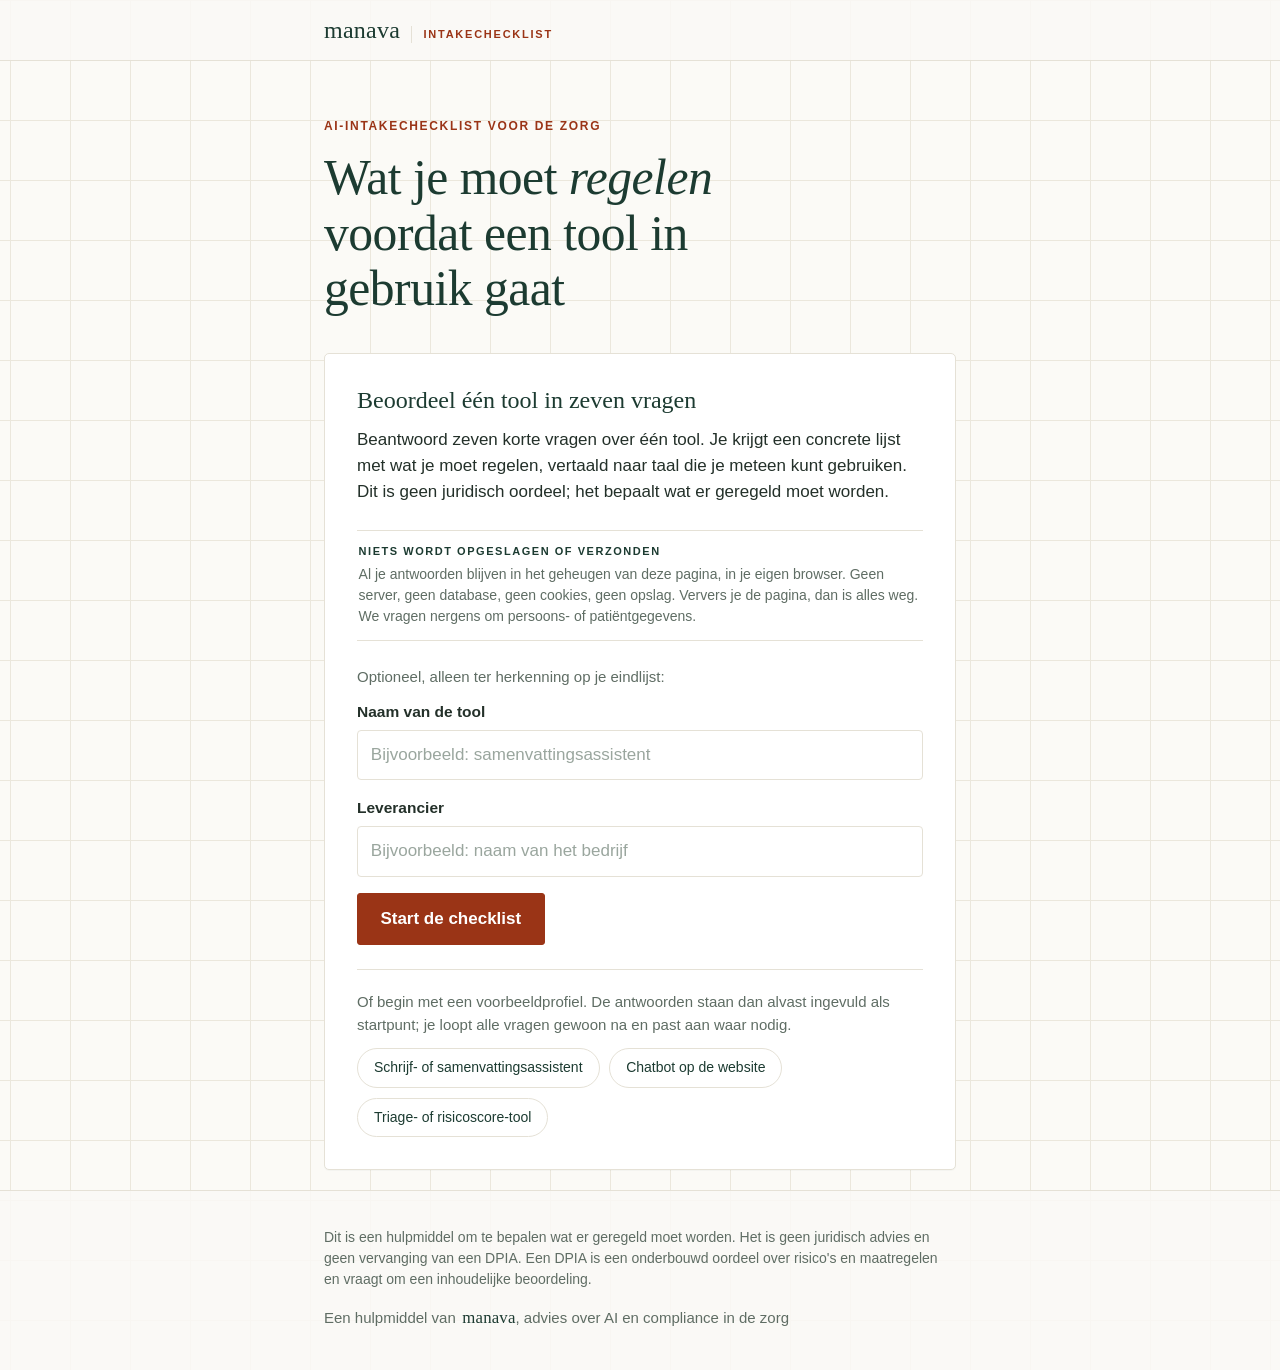
==== index.html @ 30c879c4 "Opvraagbrief, registerregel-CSV, voorbeeldprofielen, advies-CTA en deelbaarheid - Opvraagbrief voor " ====
<!DOCTYPE html>
<html lang="nl">
<head>
  <meta charset="utf-8">
  <meta name="viewport" content="width=device-width, initial-scale=1">
  <meta name="description" content="Publieke intake-checklist voor AI- en softwaretools in de zorg. Bepaal wat je moet regelen voordat een tool in gebruik gaat en in het AI-register komt. Geen opslag, geen verzending.">
  <title>AI-intakechecklist voor de zorg</title>
  <link rel="icon" href="data:image/svg+xml,%3Csvg%20xmlns='http://www.w3.org/2000/svg'%20viewBox='0%200%2064%2064'%3E%3Crect%20width='64'%20height='64'%20rx='12'%20fill='%231c3b31'/%3E%3Ctext%20x='32'%20y='45'%20font-family='Georgia,serif'%20font-size='38'%20fill='%23fbfaf6'%20text-anchor='middle'%3Em%3C/text%3E%3C/svg%3E">
  <meta property="og:title" content="AI-intakechecklist voor de zorg">
  <meta property="og:description" content="Bepaal in zeven vragen wat je moet regelen voordat een AI- of softwaretool in gebruik gaat. Niets wordt opgeslagen of verzonden.">
  <meta property="og:type" content="website">
  <meta property="og:url" content="https://intake.manava.nl/">
  <meta property="og:image" content="https://intake.manava.nl/og.png">
  <meta property="og:locale" content="nl_NL">
  <meta name="twitter:card" content="summary_large_image">
  <link rel="stylesheet" href="styles.css">
</head>
<body>
  <a class="skip-link" href="#main">Direct naar de inhoud</a>

  <header class="masthead">
    <div class="wrap masthead-inner">
      <a class="wordmark" href="https://www.manava.nl" rel="noopener">manava</a>
      <span class="masthead-tag">intakechecklist</span>
    </div>
  </header>

  <div class="hero">
    <div class="wrap">
      <p class="eyebrow">AI-intakechecklist voor de zorg</p>
      <h1>Wat je moet <em>regelen</em> voordat een tool in gebruik gaat</h1>
    </div>
  </div>

  <main id="main" class="wrap" tabindex="-1">

    <!-- ============ STARTSCHERM ============ -->
    <section id="screen-start" class="screen card" aria-labelledby="start-title">
      <h2 id="start-title">Beoordeel één tool in zeven vragen</h2>
      <p class="lede">
        Beantwoord zeven korte vragen over één tool. Je krijgt een concrete lijst
        met wat je moet regelen, vertaald naar taal die je meteen kunt gebruiken.
        Dit is geen juridisch oordeel; het bepaalt wat er geregeld moet worden.
      </p>

      <div class="privacy-note" role="note">
        <strong>Niets wordt opgeslagen of verzonden</strong>
        Al je antwoorden blijven in het geheugen van deze pagina, in je eigen browser.
        Geen server, geen database, geen cookies, geen opslag. Ververs je de pagina,
        dan is alles weg. We vragen nergens om persoons- of patiëntgegevens.
      </div>

      <form id="start-form" novalidate>
        <p class="field-hint">Optioneel, alleen ter herkenning op je eindlijst:</p>
        <div class="field">
          <label for="tool-name">Naam van de tool</label>
          <input type="text" id="tool-name" name="toolName" autocomplete="off"
                 placeholder="Bijvoorbeeld: samenvattingsassistent">
        </div>
        <div class="field">
          <label for="vendor-name">Leverancier</label>
          <input type="text" id="vendor-name" name="vendorName" autocomplete="off"
                 placeholder="Bijvoorbeeld: naam van het bedrijf">
        </div>
        <button type="submit" class="btn btn-primary">Start de checklist</button>
      </form>

      <div class="profiles">
        <p class="field-hint">Of begin met een voorbeeldprofiel. De antwoorden staan
        dan alvast ingevuld als startpunt; je loopt alle vragen gewoon na en past
        aan waar nodig.</p>
        <div id="profile-chips" class="profile-chips"></div>
      </div>
    </section>

    <!-- ============ VRAAGSCHERM ============ -->
    <section id="screen-question" class="screen card" hidden aria-labelledby="q-title">
      <div class="progress" aria-hidden="true">
        <div class="progress-bar"><span id="progress-fill"></span></div>
        <p class="progress-text" id="progress-text"></p>
      </div>

      <form id="question-form">
        <fieldset>
          <legend id="q-title" class="question-title"></legend>
          <p id="q-help" class="question-help" hidden></p>
          <div id="q-options" class="options" role="radiogroup" aria-labelledby="q-title"></div>
          <div id="q-textwrap" class="field" hidden>
            <label id="q-text-label" for="q-textinput"></label>
            <input type="text" id="q-textinput" autocomplete="off">
          </div>
        </fieldset>

        <div id="q-explanation" class="explanation" role="note" hidden></div>

        <div class="nav">
          <button type="button" id="btn-back" class="btn btn-ghost">Vorige</button>
          <button type="submit" id="btn-next" class="btn btn-primary">Volgende</button>
        </div>
      </form>
    </section>

    <!-- ============ RESULTAATSCHERM ============ -->
    <section id="screen-result" class="screen" hidden aria-labelledby="result-title">
      <div class="card result-head">
        <h2 id="result-title">Jouw checklist</h2>
        <p id="result-subject" class="result-subject"></p>
        <p id="result-date" class="result-date"></p>
        <p id="result-conclusion" class="conclusion"></p>
      </div>

      <div id="result-flags" class="card flags" hidden>
        <p class="flag-tag">Let op</p>
        <h3>Rode vlaggen: eerst uitzoeken</h3>
        <ul id="flags-list" class="artefact-list"></ul>
      </div>

      <div id="result-groups"></div>

      <div id="result-dpia" class="card dpia no-print" hidden>
        <h3>Aanzet voor de DPIA</h3>
        <p class="dpia-text">
          Uit je antwoorden volgt een DPIA-toets. Download hier een voorzet die de
          indeling van het Model DPIA Rijksdienst volgt, met je antwoorden alvast
          ingevuld waar dat kan. De beoordeling van risico's en maatregelen blijft
          werk voor de praktijk en de FG, of een privacyadviseur als je organisatie
          geen FG heeft; die onderdelen staan bewust open.
          Ook dit document wordt in je eigen browser gemaakt en nergens heen gestuurd.
        </p>
        <button type="button" id="btn-dpia" class="btn btn-ghost">Download DPIA-aanzet (Word)</button>
      </div>

      <div id="result-letter" class="card dpia no-print" hidden>
        <h3>Opvraagbrief voor de leverancier</h3>
        <p class="dpia-text">
          Een deel van de punten moet je opvragen bij de leverancier. Deze brief
          zet precies de punten uit jouw intake op een rij, klaar om te versturen.
        </p>
        <div class="letter-buttons">
          <button type="button" id="btn-letter-copy" class="btn btn-ghost">Kopieer brieftekst</button>
          <button type="button" id="btn-letter-mail" class="btn btn-ghost">Open in e-mailprogramma</button>
        </div>
        <span id="letter-status" class="copy-status" role="status" aria-live="polite"></span>
      </div>

      <div class="card actions no-print">
        <div class="actions-buttons">
          <button type="button" id="btn-copy" class="btn btn-primary">Kopieer naar klembord</button>
          <button type="button" id="btn-print" class="btn btn-ghost">Print of sla op als PDF</button>
          <button type="button" id="btn-csv" class="btn btn-ghost">Registerregel (CSV)</button>
        </div>
        <span id="copy-status" class="copy-status" role="status" aria-live="polite"></span>
        <div class="actions-reset">
          <button type="button" id="btn-restart" class="btn-link">Nieuwe tool beoordelen</button>
        </div>
      </div>

      <p class="advice-cta no-print">
        Hulp nodig bij de DPIA, de opvolging of het inrichten van het AI-register?
        Kijk op <a href="https://www.manava.nl" rel="noopener">manava.nl</a>.
      </p>
    </section>

  </main>

  <footer class="site-footer">
    <div class="wrap">
      <p class="disclaimer" id="disclaimer-footer"></p>
      <p class="attribution">Een hulpmiddel van <a class="wordmark wordmark-sm" href="https://www.manava.nl" rel="noopener">manava</a>, advies over AI en compliance in de zorg</p>
    </div>
  </footer>

  <script src="app.js"></script>
</body>
</html>
---- styles.css ----
/* =========================================================================
   AI-INTAKECHECKLIST - styles
   Vormgeving in de Manava-huisstijl: diep bosgroen, een steenrode (rust)
   actiekleur, serif-koppen met cursieve accenten, en een fijn rasterpatroon
   op warm wit. Mobile first (ontworpen op 375px), schaalt omhoog.

   Wil je de kleuren wijzigen? Pas de variabelen onder :root aan.
   ========================================================================= */

:root {
  /* Merkkleuren */
  --green:      #1c3b31;   /* diep bosgroen: koppen, structuur */
  --green-dark: #12281f;   /* donkerder: hover, focus */
  --green-soft: #eef2ee;   /* lichte tint: geselecteerde staat, ok-vlak */

  --rust:       #9a3416;   /* steenrood: knoppen, accenten, aandacht */
  --rust-dark:  #7c2911;   /* donkerder: hover */
  --rust-soft:  #f6ebe5;   /* lichte tint: rode vlaggen, waarschuwing */

  --ink:        #233029;   /* bodytekst */
  --muted:      #5f6d64;   /* bijschriften */
  --paper:      #fbfaf6;   /* warme achtergrond */
  --card:       #ffffff;
  --line:       #e5e1d6;   /* randen */
  --grid:       #ebe7dc;   /* rasterlijnen (subtiel) */

  --radius: 5px;
  --maxw: 42rem;

  --serif: Georgia, "Iowan Old Style", "Palatino Linotype", "Book Antiqua",
           "Times New Roman", serif;
  --sans: -apple-system, BlinkMacSystemFont, "Segoe UI", Roboto, "Helvetica Neue",
          Arial, "Noto Sans", sans-serif;
}

* { box-sizing: border-box; }
html { -webkit-text-size-adjust: 100%; }

body {
  margin: 0;
  font-family: var(--sans);
  font-size: 1.0625rem;
  line-height: 1.55;
  color: var(--ink);
  background-color: var(--paper);
  background-image:
    linear-gradient(var(--grid) 1px, transparent 1px),
    linear-gradient(90deg, var(--grid) 1px, transparent 1px);
  background-size: 60px 60px;
  background-position: center top;
}

.wrap {
  width: 100%;
  max-width: var(--maxw);
  margin: 0 auto;
  padding: 0 1.25rem;
}

/* ---- Skip-link ---- */
.skip-link {
  position: absolute;
  left: -9999px;
  top: 0;
  background: var(--green);
  color: #fff;
  padding: 0.6rem 1rem;
  z-index: 10;
}
.skip-link:focus { left: 0; }

/* ---- Masthead (merk) ---- */
.masthead {
  border-bottom: 1px solid var(--line);
  background: rgba(251, 250, 246, 0.85);
}
.masthead-inner {
  display: flex;
  align-items: baseline;
  gap: 0.7rem;
  padding-top: 1.1rem;
  padding-bottom: 1.1rem;
}
.wordmark {
  font-family: var(--serif);
  font-size: 1.5rem;
  font-weight: 400;
  letter-spacing: 0.01em;
  color: var(--green);
  line-height: 1;
  text-decoration: none;
}
a.wordmark:hover { text-decoration: underline; text-underline-offset: 4px; }
a.wordmark:focus-visible { outline: 3px solid var(--green-dark); outline-offset: 3px; }
.masthead-tag {
  font-size: 0.6875rem;
  letter-spacing: 0.16em;
  text-transform: uppercase;
  color: var(--rust);
  font-weight: 600;
  padding-left: 0.7rem;
  border-left: 1px solid var(--line);
}

/* ---- Hero ---- */
.hero {
  padding: 2.5rem 0 1.75rem;
}
.eyebrow {
  margin: 0 0 0.9rem;
  font-size: 0.75rem;
  letter-spacing: 0.14em;
  text-transform: uppercase;
  color: var(--rust);
  font-weight: 600;
}
.hero h1 {
  margin: 0;
  font-family: var(--serif);
  font-weight: 400;
  font-size: clamp(2rem, 7vw, 3.1rem);
  line-height: 1.12;
  letter-spacing: -0.01em;
  color: var(--green);
  max-width: 18ch;
}
.hero h1 em {
  font-style: italic;
}

main { padding: 0.5rem 0 3rem; outline: none; }
main.wrap { padding-left: 1.25rem; padding-right: 1.25rem; }

/* ---- Kaarten ---- */
.card {
  background: var(--card);
  border: 1px solid var(--line);
  border-radius: var(--radius);
  box-shadow: 0 1px 1px rgba(28, 59, 49, 0.03);
  padding: 1.5rem;
  margin-bottom: 1.25rem;
}

h2 {
  font-family: var(--serif);
  font-weight: 400;
  font-size: 1.5rem;
  line-height: 1.2;
  color: var(--green);
  margin: 0 0 0.75rem;
}
h3 {
  font-family: var(--serif);
  font-weight: 400;
  font-size: 1.25rem;
  color: var(--green);
  margin: 0 0 0.85rem;
}

.lede { margin: 0 0 1.5rem; color: var(--ink); }
.field-hint { margin: 0 0 0.75rem; color: var(--muted); font-size: 0.9375rem; }

/* ---- Privacybelofte: compact, zonder gekleurd vlak ---- */
.privacy-note {
  border-top: 1px solid var(--line);
  border-bottom: 1px solid var(--line);
  padding: 0.8rem 0.1rem;
  margin: 0 0 1.5rem;
  font-size: 0.875rem;
  line-height: 1.5;
  color: var(--muted);
}
.privacy-note strong {
  color: var(--green);
  font-size: 0.6875rem;
  letter-spacing: 0.14em;
  text-transform: uppercase;
  display: block;
  margin-bottom: 0.25rem;
}

/* ---- Formuliervelden ---- */
.field { margin-bottom: 1rem; }
.field label {
  display: block;
  font-weight: 600;
  margin-bottom: 0.35rem;
  font-size: 0.9688rem;
}
input[type="text"] {
  width: 100%;
  font: inherit;
  padding: 0.7rem 0.8rem;
  border: 1px solid var(--line);
  border-radius: 4px;
  background: #fff;
  color: var(--ink);
}
input[type="text"]::placeholder { color: #9aa69e; }
input[type="text"]:focus-visible {
  outline: 3px solid var(--green-dark);
  outline-offset: 1px;
  border-color: var(--green);
}

/* ---- Knoppen ---- */
.btn {
  font: inherit;
  font-weight: 600;
  cursor: pointer;
  border-radius: 3px;
  padding: 0.75rem 1.4rem;
  border: 1px solid transparent;
  min-height: 46px;
  transition: background-color 0.15s ease, border-color 0.15s ease, color 0.15s ease;
}
.btn-primary { background: var(--rust); color: #fff; border-color: var(--rust); }
.btn-primary:hover { background: var(--rust-dark); border-color: var(--rust-dark); }
.btn-ghost { background: transparent; color: var(--green); border-color: #cdd6cd; }
.btn-ghost:hover { background: var(--green-soft); border-color: var(--green); }
.btn:focus-visible {
  outline: 3px solid var(--green-dark);
  outline-offset: 2px;
}

/* ---- Voorbeeldprofielen ---- */
.profiles { margin-top: 1.5rem; border-top: 1px solid var(--line); padding-top: 1.25rem; }
.profile-chips { display: flex; flex-wrap: wrap; gap: 0.6rem; }
.chip {
  font: inherit;
  font-size: 0.875rem;
  font-weight: 500;
  color: var(--green);
  background: #fff;
  border: 1px solid var(--line);
  border-radius: 999px;
  padding: 0.5rem 1rem;
  cursor: pointer;
  transition: border-color 0.15s ease, background 0.15s ease;
}
.chip:hover { border-color: var(--green); background: var(--green-soft); }
.chip:focus-visible { outline: 3px solid var(--green-dark); outline-offset: 2px; }

/* ---- Voortgang ---- */
.progress { margin-bottom: 1.5rem; }
.progress-bar {
  height: 4px;
  background: var(--line);
  border-radius: 0;
  overflow: hidden;
}
.progress-bar span {
  display: block;
  height: 100%;
  background: var(--green);
  transition: width 0.25s ease;
}
.progress-text {
  margin: 0.55rem 0 0;
  font-size: 0.75rem;
  letter-spacing: 0.1em;
  text-transform: uppercase;
  color: var(--muted);
  font-weight: 600;
}

/* ---- Vraag ---- */
fieldset { border: 0; margin: 0; padding: 0; min-width: 0; }
.question-title {
  font-family: var(--serif);
  font-weight: 400;
  font-size: 1.45rem;
  line-height: 1.22;
  color: var(--green);
  padding: 0;
  margin-bottom: 0.6rem;
}
.question-help {
  margin: 0 0 1rem;
  color: var(--muted);
  font-size: 0.9375rem;
}

.options { display: flex; flex-direction: column; gap: 0.6rem; margin-top: 0.5rem; }
.option {
  display: flex;
  align-items: center;
  gap: 0.75rem;
  padding: 0.9rem 1rem;
  border: 1px solid var(--line);
  border-radius: 4px;
  background: #fff;
  cursor: pointer;
  transition: border-color 0.15s ease, background 0.15s ease;
}
.option:hover { border-color: var(--green); }
.option input[type="radio"] {
  width: 1.2rem;
  height: 1.2rem;
  accent-color: var(--green);
  margin: 0;
  flex: 0 0 auto;
}
.option:has(input:checked) {
  border-color: var(--green);
  background: var(--green-soft);
  box-shadow: inset 0 0 0 1px var(--green);
}
.option:has(input:focus-visible) {
  outline: 3px solid var(--green-dark);
  outline-offset: 2px;
}
.option-label { font-weight: 500; }

/* ---- Uitleg / toelichting ---- */
.explanation {
  margin-top: 1rem;
  padding: 0.85rem 1rem;
  background: var(--green-soft);
  border: 1px solid #d9e2da;
  border-radius: 4px;
  font-size: 0.9375rem;
  line-height: 1.5;
}

/* ---- Navigatie ---- */
.nav {
  display: flex;
  gap: 0.75rem;
  margin-top: 1.75rem;
  flex-direction: column-reverse;
}
.nav .btn { width: 100%; }

/* ---- Resultaat ---- */
.result-subject {
  margin: 0 0 0.85rem;
  color: var(--muted);
  font-size: 0.9375rem;
}
.conclusion {
  margin: 0;
  font-weight: 600;
  padding: 0.9rem 1.1rem;
  border-radius: 4px;
  line-height: 1.4;
}
.conclusion-warn { background: var(--rust-soft); color: var(--rust-dark); border: 1px solid #e6c3b6; }
.conclusion-ok   { background: var(--green-soft); color: var(--green-dark); border: 1px solid #cadbcd; }

/* ---- Rode vlaggen ---- */
.flags { border: 1px solid #e2b8a9; border-left: 4px solid var(--rust); background: var(--rust-soft); }
.flag-tag {
  display: inline-block;
  margin: 0 0 0.6rem;
  font-size: 0.6875rem;
  letter-spacing: 0.14em;
  text-transform: uppercase;
  font-weight: 700;
  color: #fff;
  background: var(--rust);
  padding: 0.2rem 0.55rem;
  border-radius: 3px;
}
.flags h3 { color: var(--rust-dark); }

.artefact-list { list-style: none; margin: 0; padding: 0; }
.artefact { padding: 0.9rem 0; border-top: 1px solid var(--line); }
.artefact:first-child { border-top: 0; padding-top: 0; }
.flags .artefact { border-top-color: #eccabe; }

.artefact-title { margin: 0 0 0.2rem; font-weight: 600; color: var(--green); }
.artefact-note { margin: 0 0 0.35rem; color: var(--ink); font-size: 0.9375rem; }
.artefact-ask {
  margin: 0;
  font-size: 0.75rem;
  letter-spacing: 0.06em;
  text-transform: uppercase;
  color: var(--muted);
  font-weight: 600;
}
.flags .artefact-ask { color: var(--rust-dark); }

/* ---- DPIA-aanzet en opvraagbrief ---- */
.dpia { background: var(--green-soft); border-color: #d9e2da; }
.dpia-text { margin: 0 0 1rem; font-size: 0.9375rem; }
.dpia .btn-ghost { background: #fff; }
.letter-buttons { display: flex; flex-direction: column; gap: 0.6rem; }
.letter-buttons + .copy-status { display: block; margin-top: 0.6rem; }
.letter-buttons + .copy-status:empty { display: none; }

/* ---- Printdatum en advies ---- */
.result-date { display: none; }
.advice-cta {
  margin: 0 0 1.5rem;
  font-size: 0.9375rem;
  color: var(--muted);
  text-align: center;
}
.advice-cta a { color: var(--green); font-weight: 600; text-underline-offset: 3px; }
.advice-cta a:focus-visible { outline: 3px solid var(--green-dark); outline-offset: 2px; }

.actions { display: flex; flex-direction: column; gap: 0.9rem; }
.actions-buttons { display: flex; flex-direction: column; gap: 0.75rem; }
.actions-buttons .btn { width: 100%; }
.copy-status { color: var(--green-dark); font-size: 0.9375rem; font-weight: 600; }
.copy-status:empty { display: none; }
.actions-reset { border-top: 1px solid var(--line); padding-top: 0.9rem; }
.btn-link {
  background: none;
  border: 0;
  padding: 0;
  font: inherit;
  font-weight: 600;
  color: var(--rust);
  cursor: pointer;
  text-decoration: underline;
  text-underline-offset: 3px;
}
.btn-link:hover { color: var(--rust-dark); }
.btn-link:focus-visible { outline: 3px solid var(--green-dark); outline-offset: 2px; }

/* ---- Disclaimer & footer ---- */
.disclaimer {
  font-size: 0.875rem;
  color: var(--muted);
  line-height: 1.5;
  margin: 0.5rem 0 0;
}
.site-footer {
  border-top: 1px solid var(--line);
  background: rgba(251, 250, 246, 0.85);
  padding: 1.75rem 0 2.5rem;
}
.attribution {
  margin: 1rem 0 0;
  font-size: 0.9375rem;
  color: var(--muted);
}
.wordmark-sm { font-size: 1.05rem; color: var(--green); padding-left: 0.15rem; }

/* ---- Vanaf tablet ---- */
@media (min-width: 42rem) {
  .card { padding: 2rem; }
  .hero { padding: 3.5rem 0 2.25rem; }
  .nav { flex-direction: row; justify-content: space-between; }
  .nav .btn { width: auto; }
  .nav #btn-next { min-width: 11rem; }
  .actions-buttons { flex-direction: row; flex-wrap: wrap; }
  .actions-buttons .btn { width: auto; }
  .letter-buttons { flex-direction: row; }
}

/* ---- Toegankelijkheid: respecteer voorkeur voor minder beweging ---- */
@media (prefers-reduced-motion: reduce) {
  * { transition: none !important; }
}

/* =========================================================================
   PRINT - schone weergave, past op maximaal twee A4'tjes, incl. disclaimer
   ========================================================================= */
@media print {
  body {
    background: #fff;
    background-image: none;
    font-size: 10.5pt;
    line-height: 1.35;
    color: #000;
  }

  .no-print,
  .masthead,
  .hero,
  .skip-link,
  #screen-start,
  #screen-question { display: none !important; }

  .wrap { max-width: none; padding: 0; }
  main { padding: 0; }

  .card {
    border: 1px solid #bbb;
    border-radius: 4px;
    box-shadow: none;
    padding: 0.55rem 0.75rem;
    margin-bottom: 0.5rem;
    break-inside: avoid;
  }

  h2 { font-size: 14pt; }
  h3 { font-size: 11.5pt; margin-bottom: 0.35rem; }

  .result-date { display: block; font-size: 9pt; color: #000; margin: 0 0 0.3rem; }

  .conclusion { border: 1px solid #999; padding: 0.4rem 0.6rem; }
  .conclusion-warn, .conclusion-ok { background: #f3f3f0 !important; color: #000; }

  .flags { background: #fff; border: 1.5px solid #000; }
  .flags h3 { color: #000; }
  .flag-tag { background: #000 !important; color: #fff; }

  .artefact { padding: 0.35rem 0; break-inside: avoid; }
  .artefact-title { font-size: 10.5pt; color: #000; }
  .artefact-note { font-size: 9.5pt; color: #000; }
  .artefact-ask { font-size: 8.5pt; color: #000; }

  .site-footer { border-top: 1px solid #999; padding: 0.5rem 0 0; background: none; }
  .attribution { color: #000; }
  .wordmark-sm { color: #000; }
  .disclaimer { color: #000; font-size: 8.5pt; }

  a { color: #000; text-decoration: none; }
  @page { margin: 1.4cm; }
}
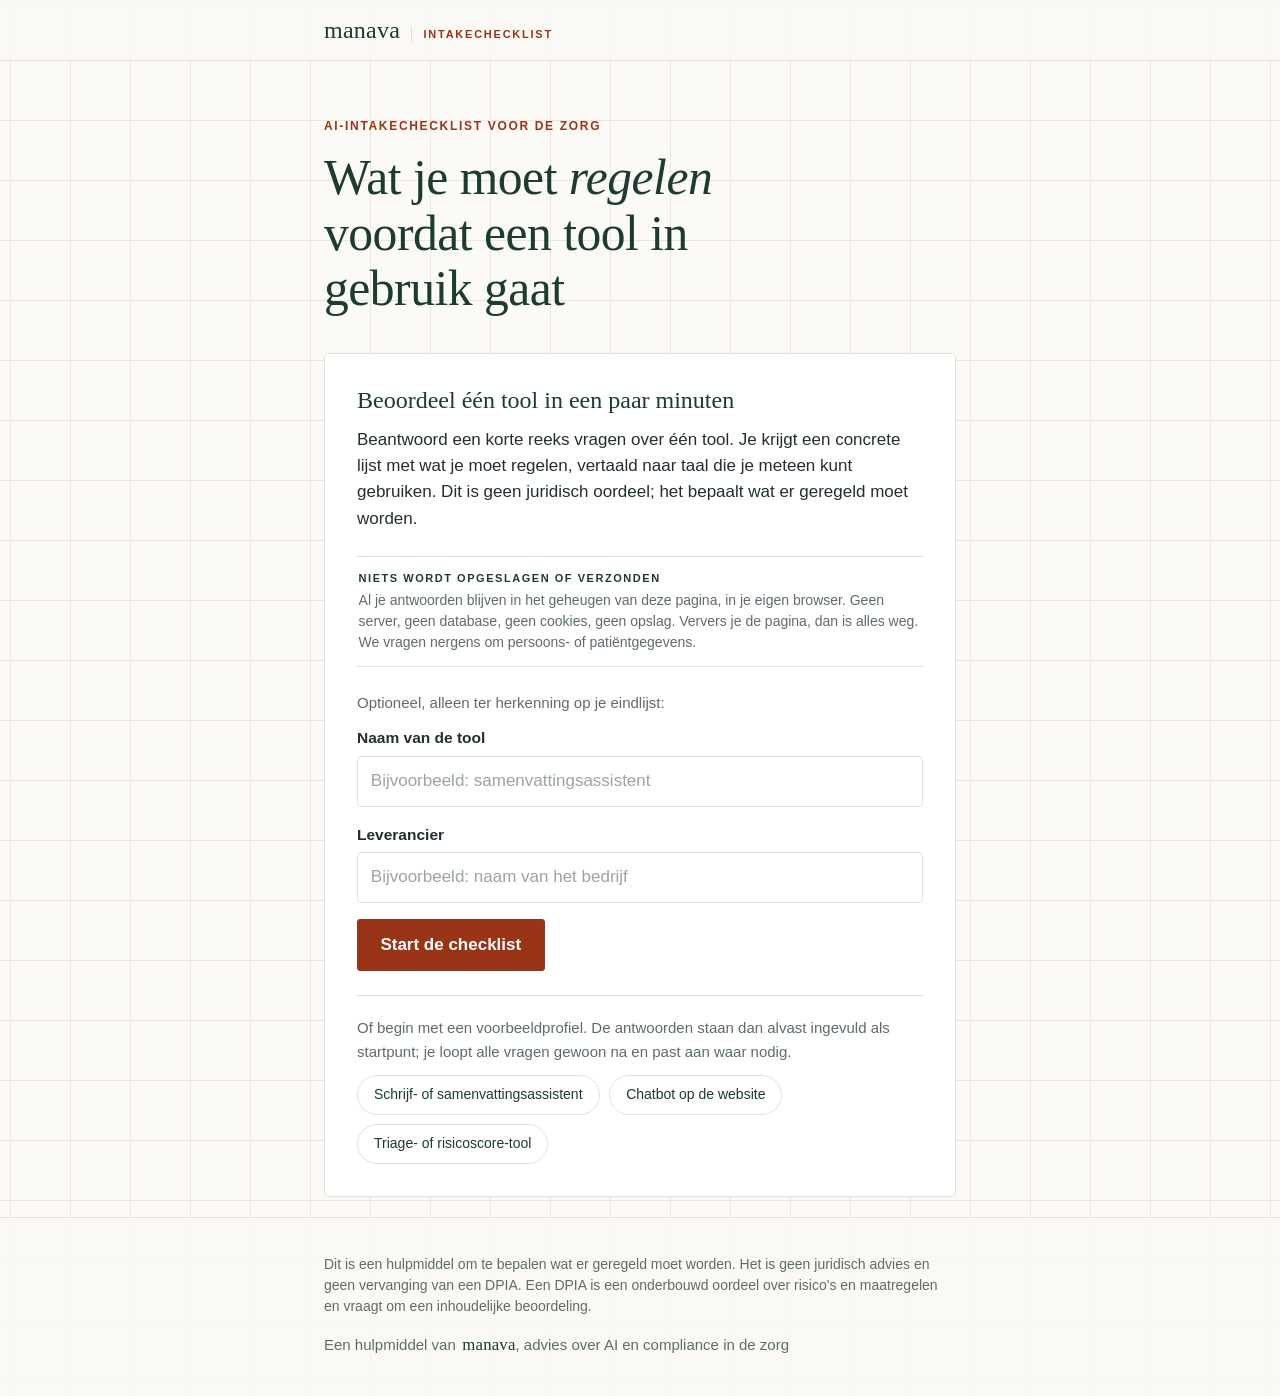
==== commit fad5db5a: "CE-vervolgvraag: bekende CE-markering is geen rode vlag - Bij een medisch doel volgt nu een vervolgv" ====
--- a/index.html
+++ b/index.html
@@ -7,7 +7,7 @@
   <title>AI-intakechecklist voor de zorg</title>
   <link rel="icon" href="data:image/svg+xml,%3Csvg%20xmlns='http://www.w3.org/2000/svg'%20viewBox='0%200%2064%2064'%3E%3Crect%20width='64'%20height='64'%20rx='12'%20fill='%231c3b31'/%3E%3Ctext%20x='32'%20y='45'%20font-family='Georgia,serif'%20font-size='38'%20fill='%23fbfaf6'%20text-anchor='middle'%3Em%3C/text%3E%3C/svg%3E">
   <meta property="og:title" content="AI-intakechecklist voor de zorg">
-  <meta property="og:description" content="Bepaal in zeven vragen wat je moet regelen voordat een AI- of softwaretool in gebruik gaat. Niets wordt opgeslagen of verzonden.">
+  <meta property="og:description" content="Bepaal in een paar minuten wat je moet regelen voordat een AI- of softwaretool in gebruik gaat. Niets wordt opgeslagen of verzonden.">
   <meta property="og:type" content="website">
   <meta property="og:url" content="https://intake.manava.nl/">
   <meta property="og:image" content="https://intake.manava.nl/og.png">
@@ -34,13 +34,18 @@
 
   <main id="main" class="wrap" tabindex="-1">
 
+    <div class="topnav no-print">
+      <button type="button" id="btn-restart-top" class="btn-back-link" hidden>&larr; Opnieuw beginnen</button>
+    </div>
+
     <!-- ============ STARTSCHERM ============ -->
     <section id="screen-start" class="screen card" aria-labelledby="start-title">
-      <h2 id="start-title">Beoordeel één tool in zeven vragen</h2>
+      <h2 id="start-title">Beoordeel één tool in een paar minuten</h2>
       <p class="lede">
-        Beantwoord zeven korte vragen over één tool. Je krijgt een concrete lijst
-        met wat je moet regelen, vertaald naar taal die je meteen kunt gebruiken.
-        Dit is geen juridisch oordeel; het bepaalt wat er geregeld moet worden.
+        Beantwoord een korte reeks vragen over één tool. Je krijgt een concrete
+        lijst met wat je moet regelen, vertaald naar taal die je meteen kunt
+        gebruiken. Dit is geen juridisch oordeel; het bepaalt wat er geregeld
+        moet worden.
       </p>
 
       <div class="privacy-note" role="note">
--- a/styles.css
+++ b/styles.css
@@ -130,6 +130,22 @@
 
 main { padding: 0.5rem 0 3rem; outline: none; }
 main.wrap { padding-left: 1.25rem; padding-right: 1.25rem; }
+
+/* ---- Terugweg linksboven ---- */
+.topnav { min-height: 0; }
+.btn-back-link {
+  background: none;
+  border: 0;
+  padding: 0.25rem 0;
+  margin: 0 0 0.9rem;
+  font: inherit;
+  font-size: 0.875rem;
+  font-weight: 600;
+  color: var(--muted);
+  cursor: pointer;
+}
+.btn-back-link:hover { color: var(--green-dark); text-decoration: underline; text-underline-offset: 3px; }
+.btn-back-link:focus-visible { outline: 3px solid var(--green-dark); outline-offset: 2px; }
 
 /* ---- Kaarten ---- */
 .card {
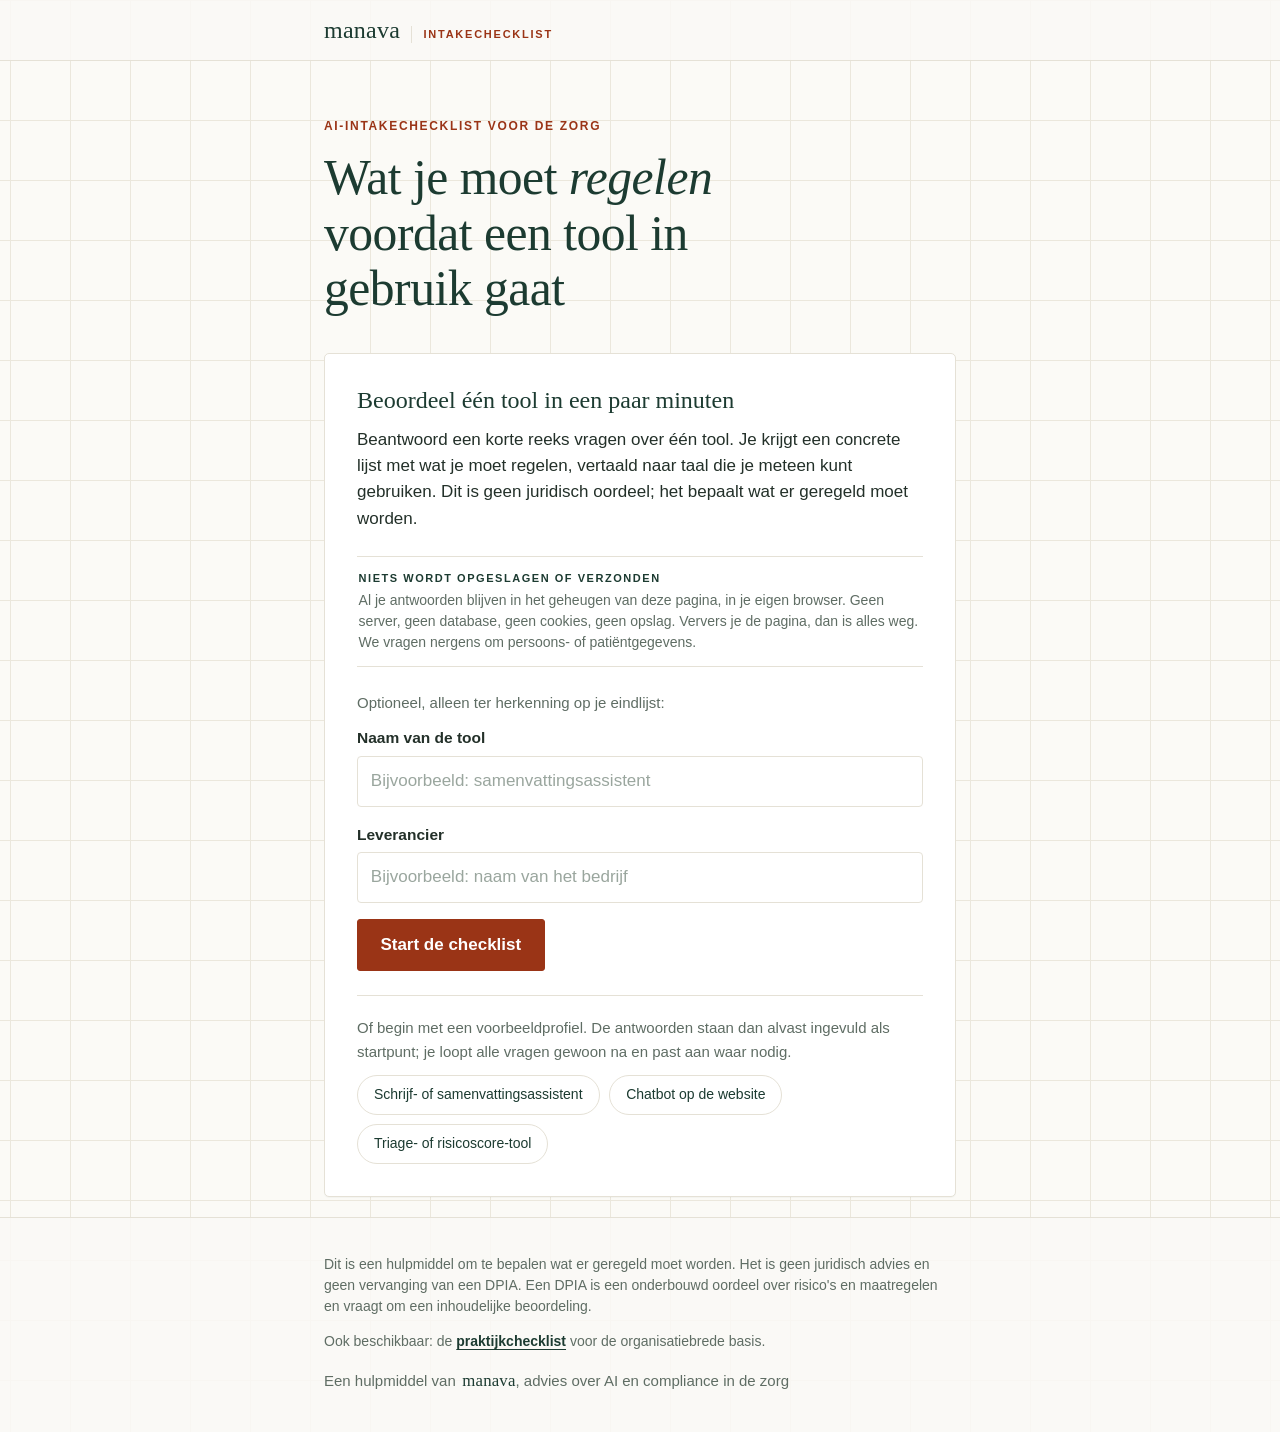
==== commit f276a0ab: "NEN 7510-punt, eindverantwoordelijkheid altijd, en praktijkchecklist-pagina Per tool (intakechecklis" ====
--- a/index.html
+++ b/index.html
@@ -161,7 +161,9 @@
       </div>
 
       <p class="advice-cta no-print">
-        Hulp nodig bij de DPIA, de opvolging of het inrichten van het AI-register?
+        Is de basis van de praktijk op orde?
+        Doe ook de <a href="praktijk.html">praktijkchecklist</a>.
+        Hulp nodig bij de DPIA of het AI-register?
         Kijk op <a href="https://www.manava.nl" rel="noopener">manava.nl</a>.
       </p>
     </section>
@@ -171,6 +173,7 @@
   <footer class="site-footer">
     <div class="wrap">
       <p class="disclaimer" id="disclaimer-footer"></p>
+      <p class="footer-links no-print">Ook beschikbaar: de <a href="praktijk.html">praktijkchecklist</a> voor de organisatiebrede basis.</p>
       <p class="attribution">Een hulpmiddel van <a class="wordmark wordmark-sm" href="https://www.manava.nl" rel="noopener">manava</a>, advies over AI en compliance in de zorg</p>
     </div>
   </footer>
--- a/styles.css
+++ b/styles.css
@@ -146,6 +146,30 @@
 }
 .btn-back-link:hover { color: var(--green-dark); text-decoration: underline; text-underline-offset: 3px; }
 .btn-back-link:focus-visible { outline: 3px solid var(--green-dark); outline-offset: 2px; }
+a.btn-back-link { display: inline-block; text-decoration: none; }
+
+/* ---- Afvinkbare punten (praktijkchecklist) ---- */
+.check-label {
+  display: flex;
+  align-items: flex-start;
+  gap: 0.8rem;
+  cursor: pointer;
+}
+.check-label input[type="checkbox"] {
+  width: 1.25rem;
+  height: 1.25rem;
+  accent-color: var(--green);
+  margin: 0.15rem 0 0;
+  flex: 0 0 auto;
+}
+.check-label input[type="checkbox"]:focus-visible {
+  outline: 3px solid var(--green-dark);
+  outline-offset: 2px;
+}
+.check-label .artefact-title { display: block; }
+.check-label .artefact-note { display: block; margin: 0.2rem 0 0; }
+.check-done .artefact-title { color: var(--muted); }
+.check-done .artefact-note { color: var(--muted); }
 
 /* ---- Kaarten ---- */
 .card {
@@ -448,6 +472,13 @@
   background: rgba(251, 250, 246, 0.85);
   padding: 1.75rem 0 2.5rem;
 }
+.footer-links {
+  margin: 0.9rem 0 0;
+  font-size: 0.875rem;
+  color: var(--muted);
+}
+.footer-links a { color: var(--green); font-weight: 600; text-underline-offset: 3px; }
+.footer-links a:focus-visible { outline: 3px solid var(--green-dark); outline-offset: 2px; }
 .attribution {
   margin: 1rem 0 0;
   font-size: 0.9375rem;
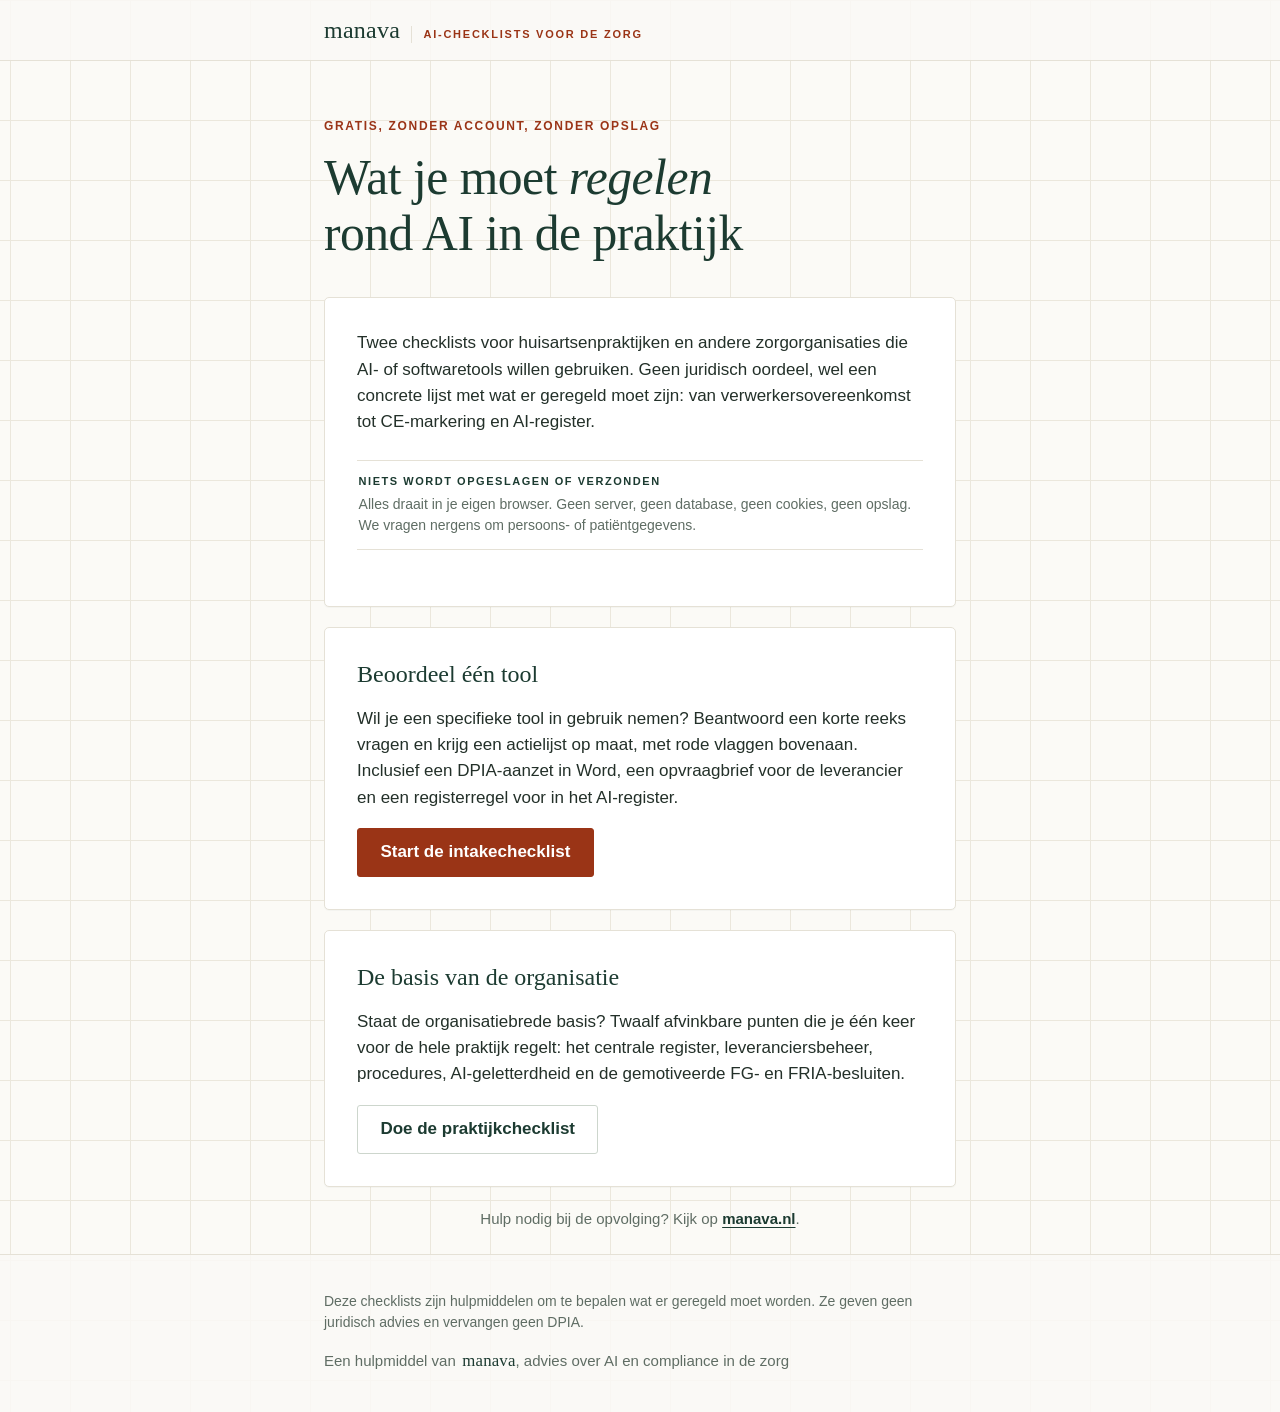
==== commit 0ee14ea8: "Homepage met beide checklists, uitlijning praktijkchecklist en cache-busting - Nieuwe homepage op in" ====
--- a/index.html
+++ b/index.html
@@ -3,17 +3,17 @@
 <head>
   <meta charset="utf-8">
   <meta name="viewport" content="width=device-width, initial-scale=1">
-  <meta name="description" content="Publieke intake-checklist voor AI- en softwaretools in de zorg. Bepaal wat je moet regelen voordat een tool in gebruik gaat en in het AI-register komt. Geen opslag, geen verzending.">
-  <title>AI-intakechecklist voor de zorg</title>
+  <meta name="description" content="Twee gratis checklists voor verantwoord gebruik van AI- en softwaretools in de zorg: een intake per tool en een organisatiebrede praktijkchecklist. Niets wordt opgeslagen of verzonden.">
+  <title>AI-checklists voor de zorg</title>
   <link rel="icon" href="data:image/svg+xml,%3Csvg%20xmlns='http://www.w3.org/2000/svg'%20viewBox='0%200%2064%2064'%3E%3Crect%20width='64'%20height='64'%20rx='12'%20fill='%231c3b31'/%3E%3Ctext%20x='32'%20y='45'%20font-family='Georgia,serif'%20font-size='38'%20fill='%23fbfaf6'%20text-anchor='middle'%3Em%3C/text%3E%3C/svg%3E">
-  <meta property="og:title" content="AI-intakechecklist voor de zorg">
+  <meta property="og:title" content="AI-checklists voor de zorg">
   <meta property="og:description" content="Bepaal in een paar minuten wat je moet regelen voordat een AI- of softwaretool in gebruik gaat. Niets wordt opgeslagen of verzonden.">
   <meta property="og:type" content="website">
   <meta property="og:url" content="https://intake.manava.nl/">
   <meta property="og:image" content="https://intake.manava.nl/og.png">
   <meta property="og:locale" content="nl_NL">
   <meta name="twitter:card" content="summary_large_image">
-  <link rel="stylesheet" href="styles.css">
+  <link rel="stylesheet" href="styles.css?v=2">
 </head>
 <body>
   <a class="skip-link" href="#main">Direct naar de inhoud</a>
@@ -21,163 +21,67 @@
   <header class="masthead">
     <div class="wrap masthead-inner">
       <a class="wordmark" href="https://www.manava.nl" rel="noopener">manava</a>
-      <span class="masthead-tag">intakechecklist</span>
+      <span class="masthead-tag">AI-checklists voor de zorg</span>
     </div>
   </header>
 
   <div class="hero">
     <div class="wrap">
-      <p class="eyebrow">AI-intakechecklist voor de zorg</p>
-      <h1>Wat je moet <em>regelen</em> voordat een tool in gebruik gaat</h1>
+      <p class="eyebrow">Gratis, zonder account, zonder opslag</p>
+      <h1>Wat je moet <em>regelen</em> rond AI in de praktijk</h1>
     </div>
   </div>
 
   <main id="main" class="wrap" tabindex="-1">
 
-    <div class="topnav no-print">
-      <button type="button" id="btn-restart-top" class="btn-back-link" hidden>&larr; Opnieuw beginnen</button>
+    <div class="card">
+      <p class="lede">
+        Twee checklists voor huisartsenpraktijken en andere zorgorganisaties die
+        AI- of softwaretools willen gebruiken. Geen juridisch oordeel, wel een
+        concrete lijst met wat er geregeld moet zijn: van verwerkersovereenkomst
+        tot CE-markering en AI-register.
+      </p>
+      <div class="privacy-note" role="note">
+        <strong>Niets wordt opgeslagen of verzonden</strong>
+        Alles draait in je eigen browser. Geen server, geen database, geen
+        cookies, geen opslag. We vragen nergens om persoons- of patiëntgegevens.
+      </div>
     </div>
 
-    <!-- ============ STARTSCHERM ============ -->
-    <section id="screen-start" class="screen card" aria-labelledby="start-title">
-      <h2 id="start-title">Beoordeel één tool in een paar minuten</h2>
-      <p class="lede">
-        Beantwoord een korte reeks vragen over één tool. Je krijgt een concrete
-        lijst met wat je moet regelen, vertaald naar taal die je meteen kunt
-        gebruiken. Dit is geen juridisch oordeel; het bepaalt wat er geregeld
-        moet worden.
+    <div class="card">
+      <h2>Beoordeel één tool</h2>
+      <p>
+        Wil je een specifieke tool in gebruik nemen? Beantwoord een korte reeks
+        vragen en krijg een actielijst op maat, met rode vlaggen bovenaan. Inclusief
+        een DPIA-aanzet in Word, een opvraagbrief voor de leverancier en een
+        registerregel voor in het AI-register.
       </p>
+      <a class="btn btn-primary" href="intake.html">Start de intakechecklist</a>
+    </div>
 
-      <div class="privacy-note" role="note">
-        <strong>Niets wordt opgeslagen of verzonden</strong>
-        Al je antwoorden blijven in het geheugen van deze pagina, in je eigen browser.
-        Geen server, geen database, geen cookies, geen opslag. Ververs je de pagina,
-        dan is alles weg. We vragen nergens om persoons- of patiëntgegevens.
-      </div>
+    <div class="card">
+      <h2>De basis van de organisatie</h2>
+      <p>
+        Staat de organisatiebrede basis? Twaalf afvinkbare punten die je één keer
+        voor de hele praktijk regelt: het centrale register, leveranciersbeheer,
+        procedures, AI-geletterdheid en de gemotiveerde FG- en FRIA-besluiten.
+      </p>
+      <a class="btn btn-ghost" href="praktijk.html">Doe de praktijkchecklist</a>
+    </div>
 
-      <form id="start-form" novalidate>
-        <p class="field-hint">Optioneel, alleen ter herkenning op je eindlijst:</p>
-        <div class="field">
-          <label for="tool-name">Naam van de tool</label>
-          <input type="text" id="tool-name" name="toolName" autocomplete="off"
-                 placeholder="Bijvoorbeeld: samenvattingsassistent">
-        </div>
-        <div class="field">
-          <label for="vendor-name">Leverancier</label>
-          <input type="text" id="vendor-name" name="vendorName" autocomplete="off"
-                 placeholder="Bijvoorbeeld: naam van het bedrijf">
-        </div>
-        <button type="submit" class="btn btn-primary">Start de checklist</button>
-      </form>
-
-      <div class="profiles">
-        <p class="field-hint">Of begin met een voorbeeldprofiel. De antwoorden staan
-        dan alvast ingevuld als startpunt; je loopt alle vragen gewoon na en past
-        aan waar nodig.</p>
-        <div id="profile-chips" class="profile-chips"></div>
-      </div>
-    </section>
-
-    <!-- ============ VRAAGSCHERM ============ -->
-    <section id="screen-question" class="screen card" hidden aria-labelledby="q-title">
-      <div class="progress" aria-hidden="true">
-        <div class="progress-bar"><span id="progress-fill"></span></div>
-        <p class="progress-text" id="progress-text"></p>
-      </div>
-
-      <form id="question-form">
-        <fieldset>
-          <legend id="q-title" class="question-title"></legend>
-          <p id="q-help" class="question-help" hidden></p>
-          <div id="q-options" class="options" role="radiogroup" aria-labelledby="q-title"></div>
-          <div id="q-textwrap" class="field" hidden>
-            <label id="q-text-label" for="q-textinput"></label>
-            <input type="text" id="q-textinput" autocomplete="off">
-          </div>
-        </fieldset>
-
-        <div id="q-explanation" class="explanation" role="note" hidden></div>
-
-        <div class="nav">
-          <button type="button" id="btn-back" class="btn btn-ghost">Vorige</button>
-          <button type="submit" id="btn-next" class="btn btn-primary">Volgende</button>
-        </div>
-      </form>
-    </section>
-
-    <!-- ============ RESULTAATSCHERM ============ -->
-    <section id="screen-result" class="screen" hidden aria-labelledby="result-title">
-      <div class="card result-head">
-        <h2 id="result-title">Jouw checklist</h2>
-        <p id="result-subject" class="result-subject"></p>
-        <p id="result-date" class="result-date"></p>
-        <p id="result-conclusion" class="conclusion"></p>
-      </div>
-
-      <div id="result-flags" class="card flags" hidden>
-        <p class="flag-tag">Let op</p>
-        <h3>Rode vlaggen: eerst uitzoeken</h3>
-        <ul id="flags-list" class="artefact-list"></ul>
-      </div>
-
-      <div id="result-groups"></div>
-
-      <div id="result-dpia" class="card dpia no-print" hidden>
-        <h3>Aanzet voor de DPIA</h3>
-        <p class="dpia-text">
-          Uit je antwoorden volgt een DPIA-toets. Download hier een voorzet die de
-          indeling van het Model DPIA Rijksdienst volgt, met je antwoorden alvast
-          ingevuld waar dat kan. De beoordeling van risico's en maatregelen blijft
-          werk voor de praktijk en de FG, of een privacyadviseur als je organisatie
-          geen FG heeft; die onderdelen staan bewust open.
-          Ook dit document wordt in je eigen browser gemaakt en nergens heen gestuurd.
-        </p>
-        <button type="button" id="btn-dpia" class="btn btn-ghost">Download DPIA-aanzet (Word)</button>
-      </div>
-
-      <div id="result-letter" class="card dpia no-print" hidden>
-        <h3>Opvraagbrief voor de leverancier</h3>
-        <p class="dpia-text">
-          Een deel van de punten moet je opvragen bij de leverancier. Deze brief
-          zet precies de punten uit jouw intake op een rij, klaar om te versturen.
-        </p>
-        <div class="letter-buttons">
-          <button type="button" id="btn-letter-copy" class="btn btn-ghost">Kopieer brieftekst</button>
-          <button type="button" id="btn-letter-mail" class="btn btn-ghost">Open in e-mailprogramma</button>
-        </div>
-        <span id="letter-status" class="copy-status" role="status" aria-live="polite"></span>
-      </div>
-
-      <div class="card actions no-print">
-        <div class="actions-buttons">
-          <button type="button" id="btn-copy" class="btn btn-primary">Kopieer naar klembord</button>
-          <button type="button" id="btn-print" class="btn btn-ghost">Print of sla op als PDF</button>
-          <button type="button" id="btn-csv" class="btn btn-ghost">Registerregel (CSV)</button>
-        </div>
-        <span id="copy-status" class="copy-status" role="status" aria-live="polite"></span>
-        <div class="actions-reset">
-          <button type="button" id="btn-restart" class="btn-link">Nieuwe tool beoordelen</button>
-        </div>
-      </div>
-
-      <p class="advice-cta no-print">
-        Is de basis van de praktijk op orde?
-        Doe ook de <a href="praktijk.html">praktijkchecklist</a>.
-        Hulp nodig bij de DPIA of het AI-register?
-        Kijk op <a href="https://www.manava.nl" rel="noopener">manava.nl</a>.
-      </p>
-    </section>
+    <p class="advice-cta">
+      Hulp nodig bij de opvolging?
+      Kijk op <a href="https://www.manava.nl" rel="noopener">manava.nl</a>.
+    </p>
 
   </main>
 
   <footer class="site-footer">
     <div class="wrap">
-      <p class="disclaimer" id="disclaimer-footer"></p>
-      <p class="footer-links no-print">Ook beschikbaar: de <a href="praktijk.html">praktijkchecklist</a> voor de organisatiebrede basis.</p>
+      <p class="disclaimer">Deze checklists zijn hulpmiddelen om te bepalen wat er
+      geregeld moet worden. Ze geven geen juridisch advies en vervangen geen DPIA.</p>
       <p class="attribution">Een hulpmiddel van <a class="wordmark wordmark-sm" href="https://www.manava.nl" rel="noopener">manava</a>, advies over AI en compliance in de zorg</p>
     </div>
   </footer>
-
-  <script src="app.js"></script>
 </body>
 </html>
--- a/styles.css
+++ b/styles.css
@@ -35,6 +35,7 @@
 
 * { box-sizing: border-box; }
 html { -webkit-text-size-adjust: 100%; }
+[hidden] { display: none !important; }
 
 body {
   margin: 0;
@@ -254,6 +255,7 @@
   min-height: 46px;
   transition: background-color 0.15s ease, border-color 0.15s ease, color 0.15s ease;
 }
+a.btn { display: inline-block; text-decoration: none; text-align: center; line-height: 1.35; }
 .btn-primary { background: var(--rust); color: #fff; border-color: var(--rust); }
 .btn-primary:hover { background: var(--rust-dark); border-color: var(--rust-dark); }
 .btn-ghost { background: transparent; color: var(--green); border-color: #cdd6cd; }
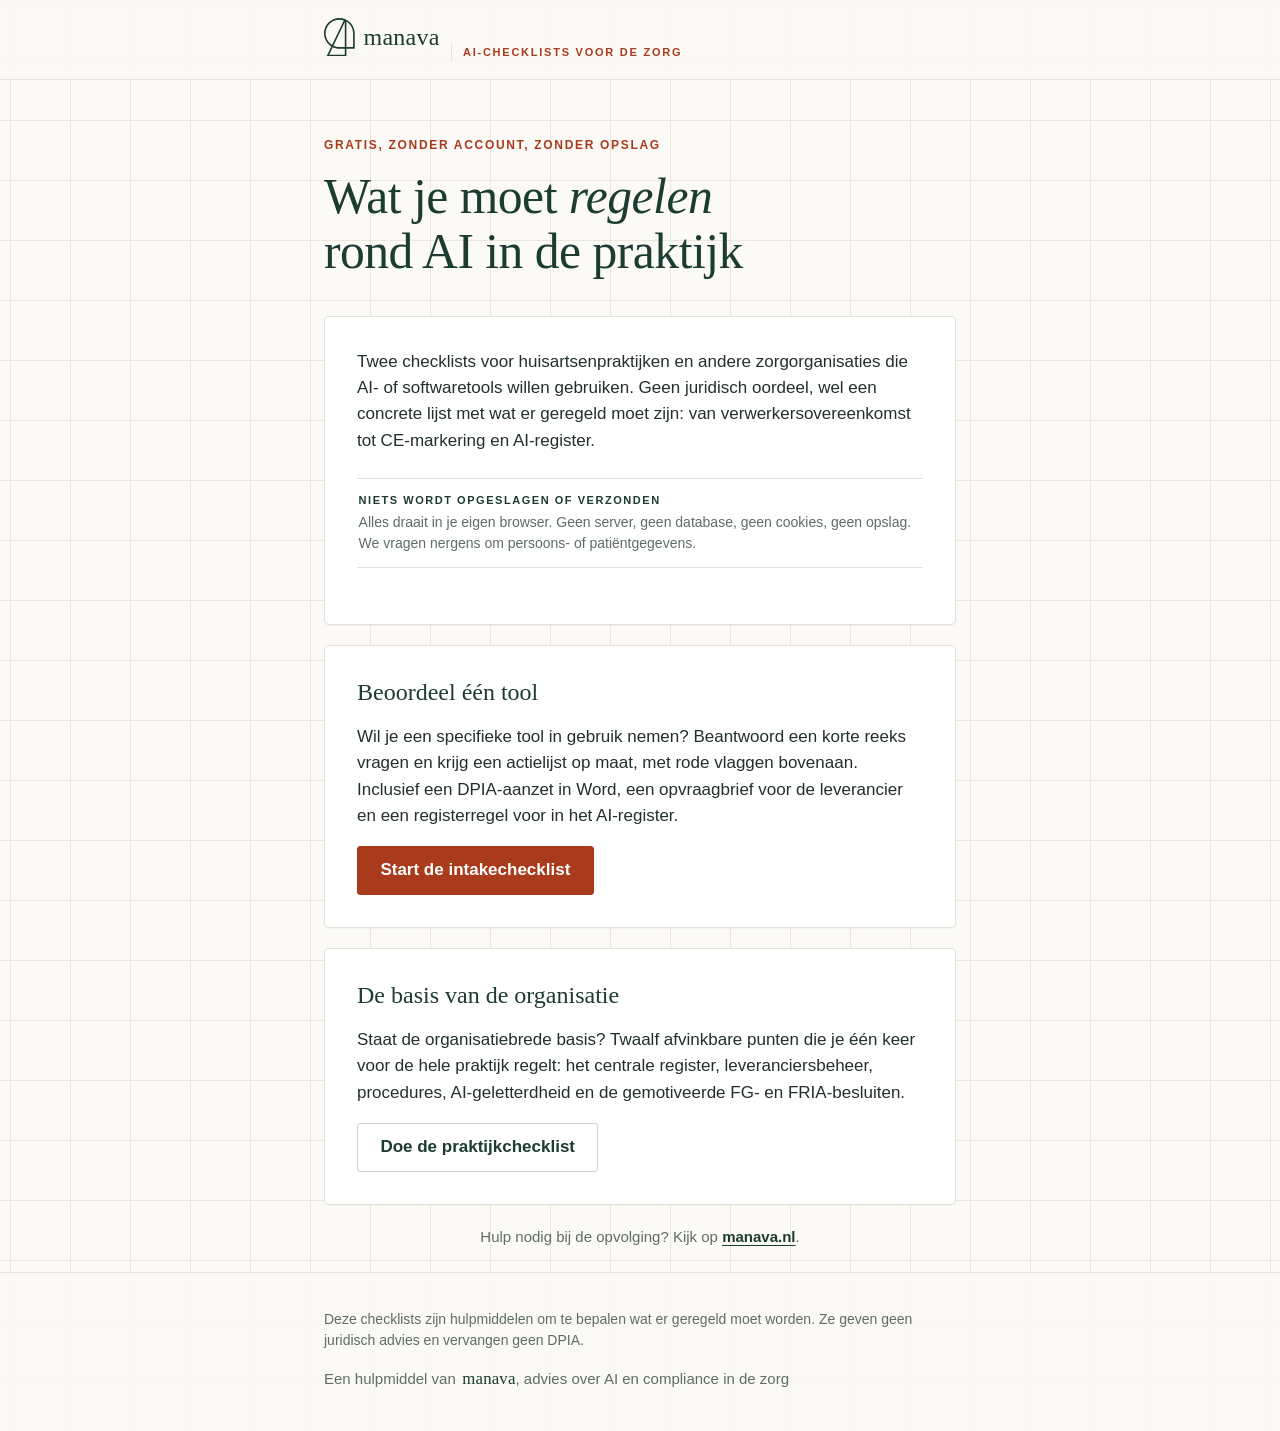
==== commit ea8d7fc7: "Intake-tool in lijn met www.manava.nl: logo, favicon en steenrood gelijkgetrokken Het Manava-beeldme" ====
--- a/index.html
+++ b/index.html
@@ -5,7 +5,7 @@
   <meta name="viewport" content="width=device-width, initial-scale=1">
   <meta name="description" content="Twee gratis checklists voor verantwoord gebruik van AI- en softwaretools in de zorg: een intake per tool en een organisatiebrede praktijkchecklist. Niets wordt opgeslagen of verzonden.">
   <title>AI-checklists voor de zorg</title>
-  <link rel="icon" href="data:image/svg+xml,%3Csvg%20xmlns='http://www.w3.org/2000/svg'%20viewBox='0%200%2064%2064'%3E%3Crect%20width='64'%20height='64'%20rx='12'%20fill='%231c3b31'/%3E%3Ctext%20x='32'%20y='45'%20font-family='Georgia,serif'%20font-size='38'%20fill='%23fbfaf6'%20text-anchor='middle'%3Em%3C/text%3E%3C/svg%3E">
+  <link rel="icon" href="favicon.svg" type="image/svg+xml">
   <meta property="og:title" content="AI-checklists voor de zorg">
   <meta property="og:description" content="Bepaal in een paar minuten wat je moet regelen voordat een AI- of softwaretool in gebruik gaat. Niets wordt opgeslagen of verzonden.">
   <meta property="og:type" content="website">
@@ -13,14 +13,14 @@
   <meta property="og:image" content="https://intake.manava.nl/og.png">
   <meta property="og:locale" content="nl_NL">
   <meta name="twitter:card" content="summary_large_image">
-  <link rel="stylesheet" href="styles.css?v=2">
+  <link rel="stylesheet" href="styles.css?v=3">
 </head>
 <body>
   <a class="skip-link" href="#main">Direct naar de inhoud</a>
 
   <header class="masthead">
     <div class="wrap masthead-inner">
-      <a class="wordmark" href="https://www.manava.nl" rel="noopener">manava</a>
+      <a class="wordmark" href="https://www.manava.nl" rel="noopener"><svg class="logo-mark" viewBox="0 0 98.88 123.513" aria-hidden="true"><path fill="currentColor" d="M98.88,49.439C98.88,22.179,76.702,0,49.44,0S0,22.179,0,49.439c0,17.785,9.443,33.402,23.575,42.113l-15.311,31.96h63.905v-24.634h26.712v-49.44ZM66.925,93.636h-17.485c-6.794,0-13.234-1.544-18.991-4.296L66.925,13.203v80.433ZM5.244,49.439C5.244,25.07,25.07,5.244,49.44,5.244c5.017,0,9.836.852,14.334,2.399L25.857,86.79c-12.375-7.841-20.613-21.648-20.613-37.35ZM66.925,118.269H16.59l11.594-24.2c6.443,3.081,13.651,4.811,21.256,4.811h17.485v19.39ZM93.637,93.636h-21.468V11.553c12.851,7.738,21.468,21.824,21.468,37.887v44.196Z"/></svg><span>manava</span></a>
       <span class="masthead-tag">AI-checklists voor de zorg</span>
     </div>
   </header>
--- a/styles.css
+++ b/styles.css
@@ -13,8 +13,8 @@
   --green-dark: #12281f;   /* donkerder: hover, focus */
   --green-soft: #eef2ee;   /* lichte tint: geselecteerde staat, ok-vlak */
 
-  --rust:       #9a3416;   /* steenrood: knoppen, accenten, aandacht */
-  --rust-dark:  #7c2911;   /* donkerder: hover */
+  --rust:       #a93b1c;   /* steenrood: knoppen, accenten, aandacht */
+  --rust-dark:  #86290e;   /* donkerder: hover */
   --rust-soft:  #f6ebe5;   /* lichte tint: rode vlaggen, waarschuwing */
 
   --ink:        #233029;   /* bodytekst */
@@ -561,3 +561,9 @@
   a { color: #000; text-decoration: none; }
   @page { margin: 1.4cm; }
 }
+
+
+/* ---- Manava-beeldmerk (zelfde logo als www.manava.nl) ---- */
+.wordmark { display: inline-flex; align-items: center; gap: 0.55rem; }
+.logo-mark { height: 1.6em; width: auto; display: block; }
+.wordmark-sm .logo-mark { height: 1.2em; }
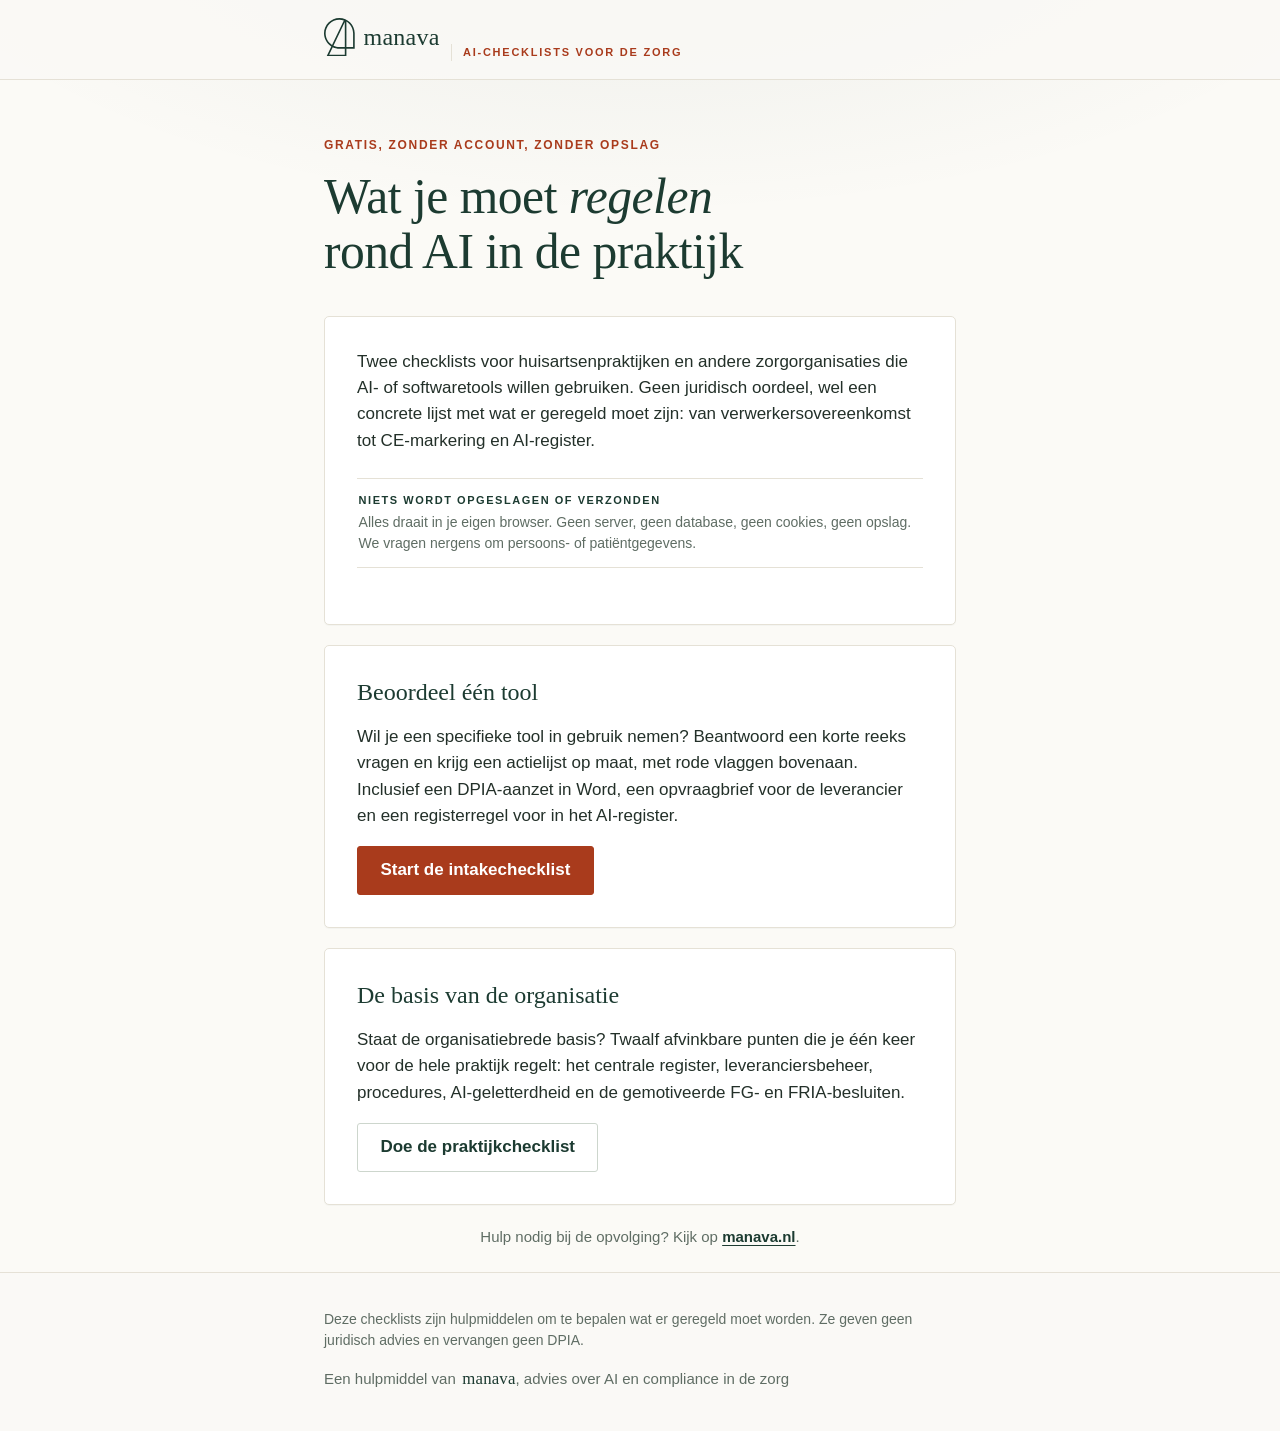
==== commit f56764a8: "Rustige achtergrond: rasterpatroon vervangen door zachte gloed op warm papier Co-Authored-By: Claude" ====
--- a/index.html
+++ b/index.html
@@ -13,7 +13,7 @@
   <meta property="og:image" content="https://intake.manava.nl/og.png">
   <meta property="og:locale" content="nl_NL">
   <meta name="twitter:card" content="summary_large_image">
-  <link rel="stylesheet" href="styles.css?v=3">
+  <link rel="stylesheet" href="styles.css?v=4">
 </head>
 <body>
   <a class="skip-link" href="#main">Direct naar de inhoud</a>
--- a/styles.css
+++ b/styles.css
@@ -44,11 +44,11 @@
   line-height: 1.55;
   color: var(--ink);
   background-color: var(--paper);
+  /* Zachte, rustige achtergrond: warm papier met een lichte groene
+     gloed bovenaan in plaats van het drukke rasterpatroon. */
   background-image:
-    linear-gradient(var(--grid) 1px, transparent 1px),
-    linear-gradient(90deg, var(--grid) 1px, transparent 1px);
-  background-size: 60px 60px;
-  background-position: center top;
+    radial-gradient(1100px 480px at 50% -120px, rgba(28, 59, 49, 0.07), transparent 70%);
+  background-repeat: no-repeat;
 }
 
 .wrap {
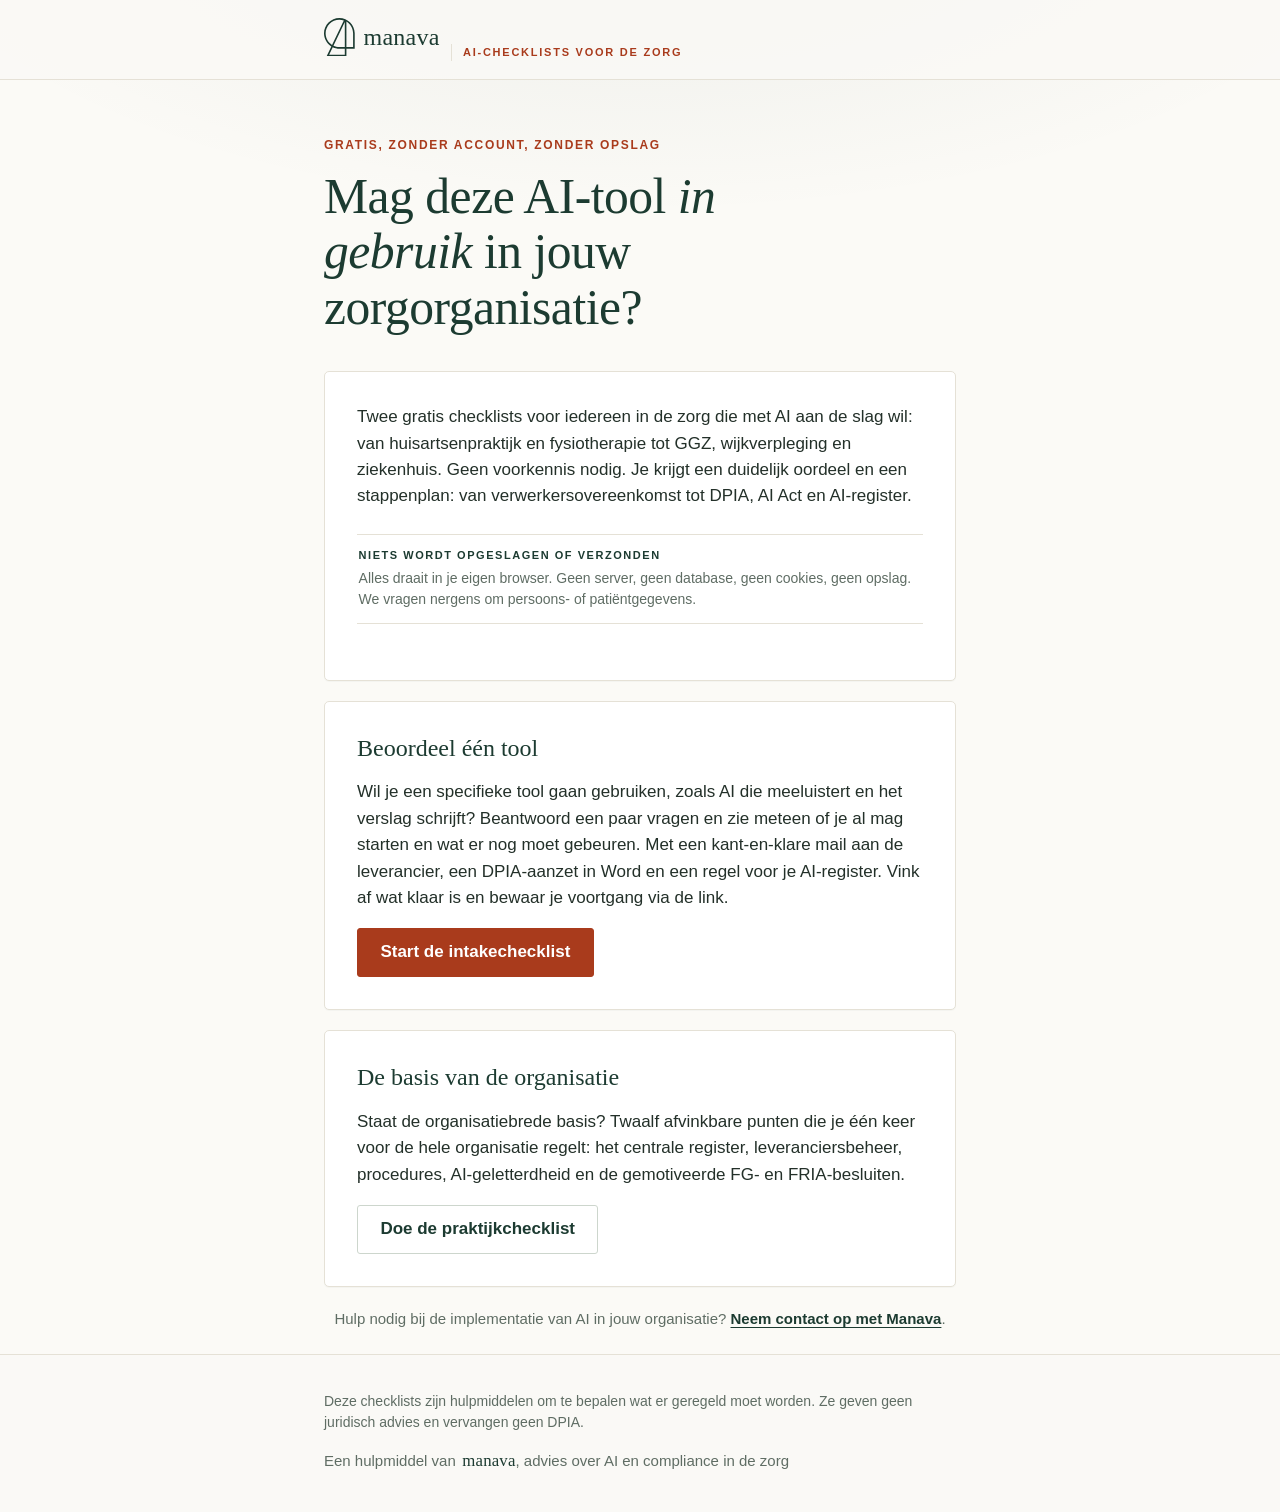
==== commit 0b5836ef: "Intake-tool voor leken: oordeel bovenaan, stappenplan per wie, afvinken en bewaren via link - Oordee" ====
--- a/index.html
+++ b/index.html
@@ -3,17 +3,21 @@
 <head>
   <meta charset="utf-8">
   <meta name="viewport" content="width=device-width, initial-scale=1">
-  <meta name="description" content="Twee gratis checklists voor verantwoord gebruik van AI- en softwaretools in de zorg: een intake per tool en een organisatiebrede praktijkchecklist. Niets wordt opgeslagen of verzonden.">
-  <title>AI-checklists voor de zorg</title>
+  <meta name="description" content="Gratis AI-checklists voor de zorg: check of een AI-tool in gebruik mag en wat je moet regelen (AVG, verwerkersovereenkomst, DPIA, AI Act, AI-register). Voor huisartsen, GGZ, fysio, wijkverpleging en ziekenhuizen. Geen account, niets wordt opgeslagen.">
+  <title>AI-checklists voor de zorg: AI verantwoord implementeren · Manava</title>
+  <link rel="canonical" href="https://intake.manava.nl/">
   <link rel="icon" href="favicon.svg" type="image/svg+xml">
-  <meta property="og:title" content="AI-checklists voor de zorg">
-  <meta property="og:description" content="Bepaal in een paar minuten wat je moet regelen voordat een AI- of softwaretool in gebruik gaat. Niets wordt opgeslagen of verzonden.">
+  <meta property="og:title" content="Mag deze AI-tool in gebruik in jouw zorgorganisatie?">
+  <meta property="og:site_name" content="Manava">
+  <meta property="og:description" content="Twee gratis checklists: een helder oordeel en een stappenplan per tool, plus de basis voor je hele organisatie. Geen account, niets wordt opgeslagen.">
+  <meta property="og:image:width" content="1200">
+  <meta property="og:image:height" content="630">
   <meta property="og:type" content="website">
   <meta property="og:url" content="https://intake.manava.nl/">
   <meta property="og:image" content="https://intake.manava.nl/og.png">
   <meta property="og:locale" content="nl_NL">
   <meta name="twitter:card" content="summary_large_image">
-  <link rel="stylesheet" href="styles.css?v=4">
+  <link rel="stylesheet" href="styles.css?v=5">
 </head>
 <body>
   <a class="skip-link" href="#main">Direct naar de inhoud</a>
@@ -28,7 +32,7 @@
   <div class="hero">
     <div class="wrap">
       <p class="eyebrow">Gratis, zonder account, zonder opslag</p>
-      <h1>Wat je moet <em>regelen</em> rond AI in de praktijk</h1>
+      <h1>Mag deze AI-tool <em>in gebruik</em> in jouw zorgorganisatie?</h1>
     </div>
   </div>
 
@@ -36,10 +40,10 @@
 
     <div class="card">
       <p class="lede">
-        Twee checklists voor huisartsenpraktijken en andere zorgorganisaties die
-        AI- of softwaretools willen gebruiken. Geen juridisch oordeel, wel een
-        concrete lijst met wat er geregeld moet zijn: van verwerkersovereenkomst
-        tot CE-markering en AI-register.
+        Twee gratis checklists voor iedereen in de zorg die met AI aan de slag
+        wil: van huisartsenpraktijk en fysiotherapie tot GGZ, wijkverpleging en
+        ziekenhuis. Geen voorkennis nodig. Je krijgt een duidelijk oordeel en een
+        stappenplan: van verwerkersovereenkomst tot DPIA, AI Act en AI-register.
       </p>
       <div class="privacy-note" role="note">
         <strong>Niets wordt opgeslagen of verzonden</strong>
@@ -51,10 +55,11 @@
     <div class="card">
       <h2>Beoordeel één tool</h2>
       <p>
-        Wil je een specifieke tool in gebruik nemen? Beantwoord een korte reeks
-        vragen en krijg een actielijst op maat, met rode vlaggen bovenaan. Inclusief
-        een DPIA-aanzet in Word, een opvraagbrief voor de leverancier en een
-        registerregel voor in het AI-register.
+        Wil je een specifieke tool gaan gebruiken, zoals AI die meeluistert en
+        het verslag schrijft? Beantwoord een paar vragen en zie meteen of je al
+        mag starten en wat er nog moet gebeuren. Met een kant-en-klare mail aan
+        de leverancier, een DPIA-aanzet in Word en een regel voor je AI-register.
+        Vink af wat klaar is en bewaar je voortgang via de link.
       </p>
       <a class="btn btn-primary" href="intake.html">Start de intakechecklist</a>
     </div>
@@ -63,15 +68,15 @@
       <h2>De basis van de organisatie</h2>
       <p>
         Staat de organisatiebrede basis? Twaalf afvinkbare punten die je één keer
-        voor de hele praktijk regelt: het centrale register, leveranciersbeheer,
+        voor de hele organisatie regelt: het centrale register, leveranciersbeheer,
         procedures, AI-geletterdheid en de gemotiveerde FG- en FRIA-besluiten.
       </p>
       <a class="btn btn-ghost" href="praktijk.html">Doe de praktijkchecklist</a>
     </div>
 
     <p class="advice-cta">
-      Hulp nodig bij de opvolging?
-      Kijk op <a href="https://www.manava.nl" rel="noopener">manava.nl</a>.
+      Hulp nodig bij de implementatie van AI in jouw organisatie?
+      <a href="https://www.manava.nl/#contact" rel="noopener">Neem contact op met Manava</a>.
     </p>
 
   </main>
--- a/styles.css
+++ b/styles.css
@@ -567,3 +567,83 @@
 .wordmark { display: inline-flex; align-items: center; gap: 0.55rem; }
 .logo-mark { height: 1.6em; width: auto; display: block; }
 .wordmark-sm .logo-mark { height: 1.2em; }
+
+
+/* ---- Oordeel bovenaan het resultaat ---- */
+.status {
+  border-radius: 6px;
+  padding: 1rem 1.15rem;
+  margin: 0 0 1rem;
+  border: 1px solid;
+}
+.status-headline {
+  margin: 0 0 0.3rem;
+  font-family: var(--serif);
+  font-size: 1.35rem;
+  line-height: 1.25;
+}
+.status-sub { margin: 0; font-size: 0.975rem; }
+.status-list { margin: 0.5rem 0 0; padding-left: 1.2rem; font-size: 0.975rem; }
+.status-list li { margin: 0.25rem 0; }
+.status-tip { margin: 0.75rem 0 0; font-size: 0.9rem; font-style: italic; }
+.status-stop { background: var(--rust-soft); border-color: #e6c3b6; color: var(--rust-dark); }
+.status-wait { background: #fbf1e0; border-color: #ecd2a4; color: #6b4708; }
+.status-go   { background: var(--green-soft); border-color: #cadbcd; color: var(--green-dark); }
+.status-headline::before { margin-right: 0.45rem; }
+.status-stop .status-headline::before { content: "\25CF"; color: var(--rust); }
+.status-wait .status-headline::before { content: "\25CF"; color: #d08a1d; }
+.status-go   .status-headline::before { content: "\2713"; color: var(--green); }
+
+.done-progress { margin-top: 0.25rem; }
+.done-progress + .progress-text { margin-top: 0.4rem; }
+
+/* ---- Stappenplan ---- */
+.step-head { display: flex; align-items: center; gap: 0.75rem; margin-bottom: 0.35rem; }
+.step-head h3 { margin: 0; }
+.step-nr {
+  flex: 0 0 auto;
+  width: 2rem; height: 2rem;
+  border-radius: 50%;
+  background: var(--green);
+  color: #fff;
+  display: grid; place-items: center;
+  font-weight: 700; font-size: 0.95rem;
+}
+.step-intro { margin: 0 0 0.9rem; color: var(--muted); font-size: 0.9375rem; }
+.step .artefact-list { margin-bottom: 0.25rem; }
+
+.artefact-more { margin: 0.4rem 0 0 2.05rem; font-size: 0.9rem; }
+.artefact-more summary {
+  cursor: pointer;
+  color: var(--green);
+  font-weight: 600;
+  width: fit-content;
+}
+.artefact-more summary:focus-visible { outline: 3px solid var(--green-dark); outline-offset: 2px; }
+.artefact-more p { margin: 0.4rem 0; color: var(--ink); }
+.artefact-more a { color: var(--green); font-weight: 600; text-underline-offset: 3px; }
+
+.step-actions {
+  margin-top: 1rem;
+  padding-top: 1rem;
+  border-top: 1px dashed var(--line);
+  display: flex; flex-wrap: wrap; align-items: center; gap: 0.6rem 1rem;
+}
+.step-actions-text { margin: 0; flex-basis: 100%; font-size: 0.9375rem; color: var(--muted); }
+.step-actions .copy-status { flex-basis: 100%; }
+
+/* ---- Bewaren en meer opties ---- */
+.actions h3 { margin: 0 0 0.3rem; }
+.more-actions { border-top: 1px solid var(--line); padding-top: 0.8rem; }
+.more-actions summary { cursor: pointer; color: var(--green); font-weight: 600; width: fit-content; }
+.more-actions-body { display: flex; flex-direction: column; align-items: flex-start; gap: 0.6rem; margin-top: 0.7rem; }
+
+.share-row { margin-top: 1.25rem; padding-top: 1rem; border-top: 1px solid var(--line); display: flex; flex-wrap: wrap; gap: 0.5rem 1rem; align-items: center; }
+
+@media print {
+  .status { background: #fff !important; color: #000; border: 1.5px solid #000; }
+  .status-headline::before { color: #000 !important; }
+  .step-nr { background: #fff; color: #000; border: 1px solid #000; }
+  .artefact-more, .done-progress, .share-row { display: none !important; }
+  .check-label input[type="checkbox"] { accent-color: #000; }
+}
